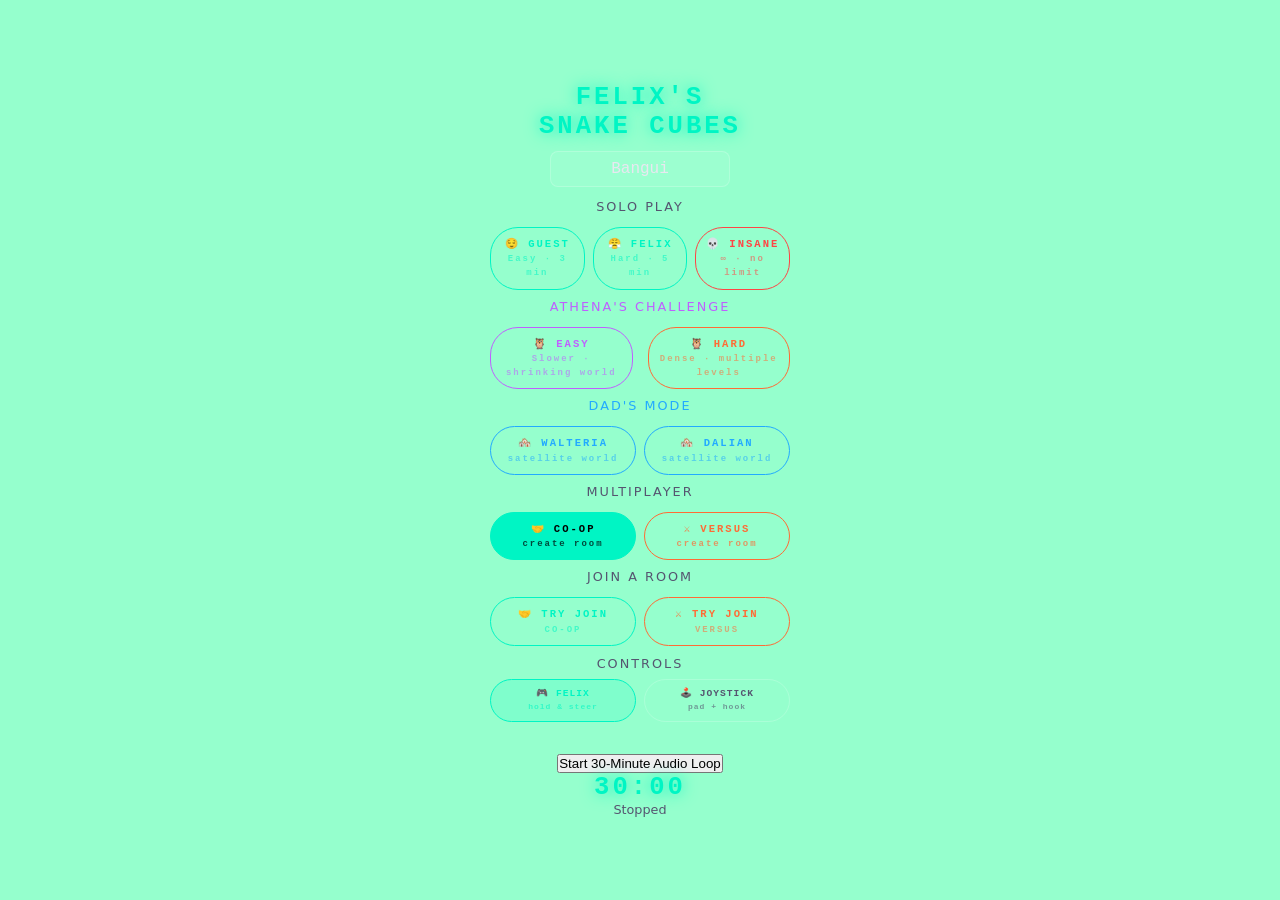
==== index.html @ 7399a22e "intialize" ====
<!DOCTYPE html>
<html lang="en">
<head>
<meta charset="UTF-8">
<meta name="viewport" content="width=device-width, initial-scale=1.0, user-scalable=no, viewport-fit=cover">
<meta name="apple-mobile-web-app-capable" content="yes">
<meta name="apple-mobile-web-app-status-bar-style" content="black-translucent">
<meta name="apple-mobile-web-app-title" content="Snake Cubes">
<title>Felix's Snake Cubes v3.2.0</title>

<!-- ═══════════════════════════════════════════════════════════════════════
  FELIX'S SNAKE CUBES — v3.3.1 - minor updates
  ═══════════════════════════════════════════════════════════════════════

  FILE MAP
  ────────────────────────────────────────────────────────────────────────
  css/styles.css       All visual styles and layout

  js/config.js         CFG constants, color palettes, audio playlist,
                       world-size helpers, fmtVal(), gc(), segScale()

  js/render.js         Canvas setup, camera (CAM), 3D isometric projection,
                       drawCube3(), drawHead(), drawSphere(), terrain height,
                       lerpAngle(), updateCamera(), updateLeaderboard()

  js/game-core.js      G (live game state), newSnake(), initGame(), endGame(),
                       stepSnake(), playerTick(), botTick(), steerBot(),
                       food/special spawning, kill(), HUD updates, high scores

  js/input.js          360° steering via mouse / touch / keyboard,
                       virtual joystick UI (injects joy-zone DOM),
                       triggerBurst(), steerPlayer(), setCtrlMode()

  js/weapons.js        Hook projectile (fireHook, tickHooks, drawHooks),
                       tail bullet (fireTailBullet, tickTailBullets),
                       vacuum special (tickVacuum), bot hook AI (maybeBotHook)

  js/athena.js         Athena challenge mode — shrinking boundary,
                       decorative objects, level progression, jump mechanic

  js/multiplayer.js    PeerJS WebRTC lobby (host / guest), co-op & versus modes,
                       broadcastState(), respawn logic, kill-feed,
                       injects mp-overlay DOM on load

  js/settings.js       Dev controls panel (injects settings-panel DOM),
                       all slider handlers, home button, resetMPState(),
                       calls requestAnimationFrame(loop) to start the game

  js/main.js           loop(), draw(), lerpSeg(), drawRadar() — render pipeline

  ═══════════════════════════════════════════════════════════════════════

  SCRIPT LOAD ORDER  (all globals share window scope — NOT ES modules)
  ────────────────────────────────────────────────────────────────────────
  1. config.js       → CFG, WORLD_DENSITY, VALS, gc(), BOT_PAL, fmtVal …
  2. render.js       → canvas, ctx, W, H, CAM, project3(), drawCube3(), lerpAngle …
  3. game-core.js    → G, _TID, newSnake(), initGame(), stepSnake(), kill(), showFlash …
  4. input.js        → CTRL_MODE, steerPlayer(), triggerBurst(), joystick handlers
  5. weapons.js      → fireHook(), tickHooks(), fireTailBullet(), tickVacuum() …
  6. athena.js       → ATHENA, startAthena(), drawAthenaBoundary() …
  7. multiplayer.js  → MP, initMPOverlay(), broadcastState(), mpOnKill() …
  8. settings.js     → slider wiring, updateGameTitle(), resetMPState()
                       ⚠ calls requestAnimationFrame(loop) — loop() is in main.js
                         which loads next; safe because rAF fires asynchronously
  9. main.js         → loop(), draw(), lerpSeg(), drawRadar()

  ═══════════════════════════════════════════════════════════════════════

  KEY GLOBALS
  ────────────────────────────────────────────────────────────────────────
  CFG            config.js         All tunable game constants
  G              game-core.js      Live game state {player, bots, food, specials, …}
  CAM            render.js         Camera state {yaw, pitch, height, dist, fov}
  ATHENA         athena.js         Athena mode state {active, level, boundary, …}
  MP             multiplayer.js    Multiplayer state {mode, isHost, peer, conns, …}
  _TID           game-core.js      Timer handle registry — cleared on restart
  CTRL_MODE      input.js          'felix' (hold-to-steer) or 'joystick'

  ═══════════════════════════════════════════════════════════════════════

  GAME TICK  (setTimeout loops inside game-core.js)
  ────────────────────────────────────────────────────────────────────────
  playerTick()  →  steerPlayer()  →  stepSnake(player)
  botTick()     →  steerBot(bot)  →  stepSnake(bot)
  spawnFood() / spawnBotWave()  via setInterval

  RENDER FRAME  (requestAnimationFrame started by settings.js)
  ────────────────────────────────────────────────────────────────────────
  loop(ts)
    tickHooks(ts) / tickTailBullets(ts) / tickVacuum(ts)
    draw(ts)
      ground tiles  →  items (food / specials / segs) sorted by Z
      drawHooks / drawTailBullets / drawDecoObjects
      fog vignette  →  flash  →  radar  →  action cooldowns
    broadcastState(ts)   [host only in MP]

  MULTIPLAYER  (PeerJS WebRTC)
  ────────────────────────────────────────────────────────────────────────
  HOST:   MP.peer listens → conn.on('data') → hostReceive()
          broadcastState() sends full state every ~50 ms
  GUEST:  initGuestGame() → steer locally + send angle to host
          applyHostState() on each incoming 'state' packet

  ═══════════════════════════════════════════════════════════════════════

  WHERE TO LOOK FOR COMMON TASKS
  ────────────────────────────────────────────────────────────────────────
  Change game speed          config.js  → CFG.TICK_MS, CFG.BOT_SPEED
  Change starting conditions config.js  → CFG.PLAYER_START_VAL, CFG.PLAYER_LEN
  Change bot difficulty      config.js  → CFG.DIFFICULTY, CFG_EXPERT.*
  Change food/special rates  config.js  → CFG.FOOD_MS, CFG.X2_INTERVAL_MS …
  Change world size          config.js  → CFG.COLS, CFG.ROWS, WORLD_DENSITY
  Change camera feel         render.js  → CAM object
  Change snake colors        config.js  → ROYGBIV, BOT_PAL, PLAYER_PAL
  Change Athena levels       athena.js  → athenaLevelCFG()
  Change MP round duration   config.js  → CFG.MP_COOP_ROUND_SEC / MP_COMP_ROUND_SEC
  Add a new weapon           weapons.js (logic) + index.html (button) + input.js (key)
  Add a new slider           settings.js (HTML + handler) + config.js (CFG value)
  Change music playlist      config.js  → CFG_AUDIO.PLAYLIST

  Full architecture details → schematic.html
  Patterns & pitfalls       → lessons-learned.html
  Workflow & version bumps  → process.html
  ═══════════════════════════════════════════════════════════════════════ -->

<script>
// ── File load error tracker ──────────────────────────────────────────────────
// All styles are inline so this panel works even when styles.css fails to load.
window._LOAD = {
  files: {
    'css/styles.css':    'pending',
    'js/config.js':      'pending',
    'js/render.js':      'pending',
    'js/game-core.js':   'pending',
    'js/input.js':       'pending',
    'js/weapons.js':     'pending',
    'js/athena.js':      'pending',
    'js/multiplayer.js': 'pending',
    'js/settings.js':    'pending',
    'js/main.js':        'pending',
    'js/dad.js':         'pending'
  },
  runtimeErrors: [],

  ok: function(f) {
    this.files[f] = 'ok';
  },

  fail: function(f) {
    this.files[f] = 'error';
    this._render();
  },

  // Called after all scripts have loaded — checks critical globals exist.
  // Uses eval('typeof name') instead of window[name] because const/let globals
  // are NOT properties of window, even though they are accessible as identifiers.
  verify: function() {
    var checks = [
      { global: 'CFG',            file: 'js/config.js'      },
      { global: 'project3',       file: 'js/render.js'      },
      { global: 'initGame',       file: 'js/game-core.js'   },
      { global: 'steerPlayer',    file: 'js/input.js'       },
      { global: 'fireHook',       file: 'js/weapons.js'     },
      { global: 'startAthena',    file: 'js/athena.js'      },
      { global: 'initMPOverlay',  file: 'js/multiplayer.js' },
      { global: 'updateGameTitle',file: 'js/settings.js'    },
      { global: 'loop',           file: 'js/main.js'        },
      { global: 'startDad',       file: 'js/dad.js'         }
    ];
    var failed = false;
    for (var i = 0; i < checks.length; i++) {
      var defined;
      try { defined = eval('typeof ' + checks[i].global) !== 'undefined'; }
      catch(e) { defined = false; }
      if (!defined) {
        this.runtimeErrors.push(
          checks[i].file + ' loaded but \'' + checks[i].global + '\' is not defined — likely a syntax error inside the file.'
        );
        failed = true;
      }
    }
    if (failed) this._render();
  },

  _render: function() {
    var panel = document.getElementById('_load-error-panel');
    if (!panel) {
      panel = document.createElement('div');
      panel.id = '_load-error-panel';
      panel.style.cssText = [
        'position:fixed', 'inset:0', 'background:#060a10',
        'color:#c8c8d8', 'font-family:Courier New,monospace',
        'font-size:0.78rem', 'padding:36px 44px', 'z-index:99999',
        'overflow:auto', 'line-height:1.9', 'box-sizing:border-box'
      ].join(';');
      var target = document.body || document.documentElement;
      target.appendChild(panel);
    }

    // File status rows
    var rows = '';
    for (var f in this.files) {
      var s = this.files[f];
      var icon  = s === 'ok' ? '✓' : s === 'error' ? '✗' : '·';
      var color = s === 'ok' ? '#00f5c4' : s === 'error' ? '#ff3f6c' : '#444460';
      var note  = s === 'error' ? '&nbsp;&nbsp;<span style="color:#ff3f6c">← FAILED — file not found or blocked</span>'
                : s === 'pending' ? '&nbsp;&nbsp;<span style="color:#444460">(not reached — an earlier file failed)</span>'
                : '';
      rows += '<div><span style="color:' + color + ';display:inline-block;width:14px">' + icon + '</span>&nbsp;&nbsp;' + f + note + '</div>';
    }

    // Runtime / missing-global errors
    var rtRows = '';
    for (var i = 0; i < this.runtimeErrors.length; i++) {
      rtRows += '<div style="color:#ff6b35;margin-top:4px">⚠  ' + this.runtimeErrors[i] + '</div>';
    }

    panel.innerHTML =
      '<div style="color:#ff3f6c;font-size:1rem;letter-spacing:3px;margin-bottom:6px">⚠  LOAD ERROR</div>' +
      '<div style="color:#555570;font-size:0.68rem;letter-spacing:2px;margin-bottom:24px">FELIX\'S SNAKE CUBES — v3.1.1</div>' +

      '<div style="color:#ffcc00;letter-spacing:1px;margin-bottom:8px">FILE STATUS</div>' +
      '<div style="border-left:2px solid #1a1a2e;padding-left:16px;margin-bottom:24px">' + rows + '</div>' +

      (rtRows
        ? '<div style="color:#ffcc00;letter-spacing:1px;margin-bottom:8px">MISSING GLOBALS</div>' +
          '<div style="border-left:2px solid #1a1a2e;padding-left:16px;margin-bottom:24px">' + rtRows + '</div>'
        : '') +

      '<div style="color:#ffcc00;letter-spacing:1px;margin-bottom:8px">COMMON CAUSES &amp; FIXES</div>' +
      '<div style="border-left:2px solid #1a1a2e;padding-left:16px;color:#888;margin-bottom:24px">' +
        '<div>1.  The <span style="color:#c8c8d8">js/</span> or <span style="color:#c8c8d8">css/</span> folder is missing — both must sit in the same' +
        '    folder as <span style="color:#c8c8d8">snake2048_v3.1.1.html</span>.</div>' +
        '<div>2.  A file was renamed or deleted — check the names match exactly.</div>' +
        '<div>3.  Opened via <span style="color:#c8c8d8">file://</span> — browsers block local script loading.' +
        '    Use a local server instead: <span style="color:#00f5c4">npx serve .</span> then open' +
        '    <span style="color:#00f5c4">http://localhost:3000</span></div>' +
        '<div>4.  A syntax error inside a JS file can cause it to be skipped.' +
        '    Open the browser console (F12) for the exact line.</div>' +
      '</div>' +

      '<div style="color:#555570;font-size:0.68rem">Once fixed, reload the page. &nbsp;|&nbsp; Full architecture: schematic.html</div>';
  }
};

// Catch runtime JS errors and surface them in the panel.
// Ignore cross-origin masked errors (e.g. PeerJS CDN): browsers report these
// as "Script error." with lineno 0 and no filename — there's nothing actionable.
window.addEventListener('error', function(e) {
  if (!e.message || e.message === 'Script error.' || (!e.filename && e.lineno === 0)) return;
  var src = e.filename ? e.filename.replace(/.*\//, '') : 'unknown';
  window._LOAD.runtimeErrors.push(
    src + ' — line ' + e.lineno + ': ' + e.message
  );
  window._LOAD._render();
});

// ── ReadyState capture for the ℹ diagnostic panel ──
window._diagRS = { head: document.readyState };
document.addEventListener('DOMContentLoaded', function() { window._diagRS.dcl = document.readyState; });
window.addEventListener('load', function() { window._diagRS.load = document.readyState; });

// ── Live diagnostics panel — opened by the ℹ HUD button ──
window._DIAG = {
  toggle: function() {
    var p = document.getElementById('_diag-panel');
    if (p && p.style.display !== 'none') { p.style.display = 'none'; return; }
    this._render();
  },
  _render: function() {
    var p = document.getElementById('_diag-panel');
    if (!p) {
      p = document.createElement('div');
      p.id = '_diag-panel';
      p.style.cssText = [
        'position:fixed','top:48px','right:8px','width:320px',
        'max-height:80vh','background:#0c1018','color:#c8c8d8',
        'font-family:Courier New,monospace','font-size:0.68rem',
        'padding:14px 16px','z-index:10000','overflow-y:auto',
        'border:1px solid rgba(0,245,196,0.25)','border-radius:6px',
        'line-height:1.8','box-sizing:border-box'
      ].join(';');
      document.body.appendChild(p);
    }

    var fileHtml = '';
    for (var f in window._LOAD.files) {
      var s = window._LOAD.files[f];
      var ic = s==='ok' ? '✓' : s==='error' ? '✗' : '·';
      var cl = s==='ok' ? '#00f5c4' : s==='error' ? '#ff3f6c' : '#444460';
      fileHtml += '<div><span style="color:'+cl+'">'+ic+'</span> '+f+'</div>';
    }

    var gList = ['CFG','project3','initGame','steerPlayer','fireHook','startAthena','initMPOverlay','updateGameTitle','loop','startDad'];
    var globHtml = '';
    for (var i = 0; i < gList.length; i++) {
      var def; try { def = eval('typeof '+gList[i]) !== 'undefined'; } catch(e2) { def = false; }
      globHtml += '<div><span style="color:'+(def?'#00f5c4':'#ff3f6c')+'">'+(def?'✓':'✗')+'</span> '+gList[i]+'</div>';
    }

    var mp = document.getElementById('mp-overlay');
    var ss = document.getElementById('s-start');
    var sp = document.getElementById('settings-panel');
    var jz = document.getElementById('joy-zone');
    function tf(b) { return b ? '<span style="color:#00f5c4">✓</span>' : '<span style="color:#ffcc00">✗</span>'; }
    var domHtml =
      '<div>'+tf(!!mp)+' #mp-overlay'+(mp?' · hidden='+mp.classList.contains('hidden'):' (missing)')+'</div>'+
      '<div>'+tf(!!ss)+' #s-start'+(ss?' · hidden='+ss.classList.contains('hidden'):' (missing)')+'</div>'+
      '<div>'+tf(!!sp)+' #settings-panel'+(sp?'':' (missing)')+'</div>'+
      '<div>'+tf(!!jz)+' #joy-zone'+(jz?'':' (missing)')+'</div>';

    var errs = window._LOAD.runtimeErrors;
    var errHtml = errs.length === 0
      ? '<div style="color:#444460">none caught</div>'
      : errs.map(function(e3){ return '<div style="color:#ff6b35;word-break:break-all">⚠ '+e3+'</div>'; }).join('');

    var rs = window._diagRS || {};
    function sec(t, b) {
      return '<div style="color:#ffcc00;letter-spacing:1px;margin-bottom:3px">'+t+'</div>'+
             '<div style="border-left:2px solid #1a1a2e;padding-left:10px;margin-bottom:10px">'+b+'</div>';
    }

    p.innerHTML =
      '<div style="display:flex;justify-content:space-between;align-items:center;margin-bottom:10px">'+
        '<span style="color:#00f5c4;font-size:0.78rem;letter-spacing:2px">DIAGNOSTICS</span>'+
        '<button onclick="document.getElementById(\'_diag-panel\').style.display=\'none\'"'+
          ' style="background:none;border:none;color:#555570;cursor:pointer;font-size:1rem;line-height:1;padding:0">✕</button>'+
      '</div>'+

      sec('ENV',
        '<div>protocol: <b style="color:#c8c8d8">'+location.protocol+'</b></div>'+
        '<div>readyState · head: <b style="color:#c8c8d8">'+(rs.head||'?')+'</b>'+
          '  · DCL: <b style="color:#c8c8d8">'+(rs.dcl||'…')+'</b>'+
          '  · load: <b style="color:#c8c8d8">'+(rs.load||'…')+'</b></div>'
      )+
      sec('FILES', fileHtml)+
      sec('GLOBALS', globHtml)+
      sec('DOM', domHtml)+
      sec('ERRORS', errHtml)+
      '<div style="color:#444460;margin-top:6px;font-size:0.6rem">Click ℹ again to refresh · ✕ to close</div>';

    p.style.display = 'block';
  }
};
</script>

<link rel="stylesheet" href="css/styles.css"
      onload="window._LOAD.ok('css/styles.css')"
      onerror="window._LOAD.fail('css/styles.css')">
</head>
<body>

<div id="hud">
  <div style="display:flex;flex-direction:column;align-items:flex-start;gap:3px;min-width:64px">
    <div class="pill"><div class="lbl">Spawn</div><div class="val" id="spv" style="color:#ff6b35">–</div></div>
    <span id="mode-badge" class="hidden"></span>
  </div>
  <div style="display:flex;flex-direction:column;align-items:center">
    <h1>FELIX'S SNAKE CUBES</h1>
    <div id="hud-subtitle"></div>
  </div>
  <div style="display:flex;align-items:center;gap:6px">
    <div class="pill"><div class="lbl">Time</div><div class="val" id="tv">5:00</div></div>
    <button id="home-btn" class="hud-icon-btn" title="Home">🏠</button>
    <button id="settings-btn" class="hud-icon-btn" title="Dev Controls">⚙️</button>
    <button id="info-btn" class="hud-icon-btn" title="Diagnostics" onclick="window._DIAG && window._DIAG.toggle()">ℹ</button>
  </div>
</div>
<div id="hud-players"></div>
<div id="killfeed"></div>
<div id="respawn-overlay" class="hidden">
  <div id="respawn-timer"></div>
  <div id="respawn-msg">respawning...</div>
</div>
<canvas id="dad-bg" style="position:fixed;inset:0;z-index:0;pointer-events:none;display:none"></canvas>
<canvas id="c"></canvas>
<div id="burst-bar"><div id="burst-fill"></div></div>
<div id="burst-label">SPACE · BURST</div>
<div id="leaderboard">
  <div class="lb-title">🏆 Leaders</div>
  <div id="lb-rows"></div>
</div>
<div class="ov" id="s-start">
  <h2>FELIX'S<br>SNAKE CUBES</h2>
  <p>Touch &amp; hold to steer · Hold mouse to point · A/D or ←/→ to turn · Eat smaller cubes · Avoid bigger snakes</p>
  <div style="display:flex;gap:12px;margin-top:4px">
    <button class="btn" id="b-beginner">BEGINNER</button>
    <button class="btn" style="background:#ff6b35;box-shadow:0 0 20px rgba(255,107,53,.3)" id="b-expert">EXPERT</button>
  </div>
  <div id="dad-map-btns" style="margin-top:8px;display:flex;flex-direction:column;gap:8px"></div>
  <div id="hs0"></div>
</div>
<div class="ov hidden" id="s-over">
  <h2 id="ot">GAME OVER</h2>
  <p class="big" id="os"></p>
  <p id="or"></p>
  <table><thead><tr><th>#</th><th>Score</th><th>Date</th></tr></thead>
    <tbody id="hsb"></tbody></table>
  <button class="btn" id="b-restart">PLAY AGAIN</button>
  <button onclick="resetAllHighScores()" style="margin-top: 15px; background: transparent; color: #ff4a4a; border: 2px solid #ff4a4a; border-radius: 20px; padding: 10px 24px; font-family: inherit; font-weight: bold; cursor: pointer; text-shadow: 0 0 5px #ff4a4a; box-shadow: 0 0 10px rgba(255, 74, 74, 0.2);">RESET HIGH SCORES</button>
</div>

<!-- settings-panel injected by js/settings.js -->
<!-- mp-overlay injected by js/multiplayer.js -->
<!-- joy-zone, joy-action-btns injected by js/input.js -->

<script>
  // Explicitly tie it to the window scope so the inline onclick button can always find it
  window.resetAllHighScores = function() {
    if (confirm("Are you sure you want to completely wipe out all high scores?")) {
      localStorage.clear(); 
      if (window.G && window.G.player) {
        window.player_start_val = 2; 
      }
      location.reload();
    }
  };
</script>


<!-- CFG constants, palettes, audio playlist, world-size helpers -->
<script src="js/config.js"
        onload="window._LOAD.ok('js/config.js')"
        onerror="window._LOAD.fail('js/config.js')"></script>

<!-- canvas, camera, 3D projection, drawCube3, terrain, lerpAngle -->
<script src="js/render.js"
        onload="window._LOAD.ok('js/render.js')"
        onerror="window._LOAD.fail('js/render.js')"></script>

<!-- G state, snake logic, bot AI, food/special spawning, HUD, high scores -->
<script src="js/game-core.js"
        onload="window._LOAD.ok('js/game-core.js')"
        onerror="window._LOAD.fail('js/game-core.js')"></script>

<!-- 360° steering, joystick UI (injects DOM), triggerBurst -->
<script src="js/input.js"
        onload="window._LOAD.ok('js/input.js')"
        onerror="window._LOAD.fail('js/input.js')"></script>

<!-- hook, tail bullet, vacuum, bot hook AI -->
<script src="js/weapons.js"
        onload="window._LOAD.ok('js/weapons.js')"
        onerror="window._LOAD.fail('js/weapons.js')"></script>

<!-- Athena challenge mode: shrinking boundary, levels, deco objects -->
<script src="js/athena.js"
        onload="window._LOAD.ok('js/athena.js')"
        onerror="window._LOAD.fail('js/athena.js')"></script>

<!-- PeerJS lobby, co-op/versus modes, respawn, kill-feed (injects DOM) -->
<script src="js/multiplayer.js"
        onload="window._LOAD.ok('js/multiplayer.js')"
        onerror="window._LOAD.fail('js/multiplayer.js')"></script>

<!-- dev sliders, home button, G init, starts rAF loop (injects DOM) -->
<script src="js/settings.js"
        onload="window._LOAD.ok('js/settings.js')"
        onerror="window._LOAD.fail('js/settings.js')"></script>

<!-- loop(), draw(), lerpSeg(), drawRadar() — render pipeline entry point -->
<script src="js/main.js"
        onload="window._LOAD.ok('js/main.js')"
        onerror="window._LOAD.fail('js/main.js')"></script>

<!-- Dad's mode — WebGL satellite ground, loadDadMap(), startDad(), DAD.drawBg() -->
<script src="assets/walteria-map.js"
        onerror="console.warn('walteria-map.js failed to load')"></script>
<script src="assets/Dalian-map.js"
        onerror="console.warn('Dalian-map.js failed to load')"></script>
<script src="js/dad.js"
        onload="window._LOAD.ok('js/dad.js')"
        onerror="window._LOAD.fail('js/dad.js')"></script>

<!-- Verify critical globals exist after all scripts have run -->
<script>window._LOAD.verify();</script>
<!-- Note: initMPOverlay() is called from multiplayer.js using a readyState guard
     so it works on both file:// (load may have already fired) and http:// -->

</body>
</html>
---- css/styles.css ----
/* Orbitron-like fallback stack — no network request needed */

* { box-sizing:border-box; margin:0; padding:0; }
canvas { touch-action:none; }
body { background:#e8f4fd; font-family:system-ui,-apple-system,sans-serif; color:#e8e8f0;
       height:100dvh; display:flex; flex-direction:column; overflow:hidden;
       overscroll-behavior:none; -webkit-overflow-scrolling:none; position:fixed; width:100%; }
#hud { display:flex; align-items:center; justify-content:space-between;
       padding:8px 14px; background:rgba(10,12,20,0.97);
       border-bottom:1px solid rgba(255,255,255,0.06); flex-shrink:0; gap:8px;
       position:relative; z-index:150; }
.pill { background:rgba(255,255,255,0.05); border-radius:20px; padding:4px 14px;
        text-align:center; min-width:64px; }
.pill .lbl { font-size:0.55rem; color:#555570; text-transform:uppercase; letter-spacing:1px; }
.pill .val { font-family:'Courier New',Courier,monospace; font-size:1rem; color:#00f5c4; }
#tv { color:#ffcc00; }
#tv.urgent { color:#ff3f6c; animation:pulse .5s infinite alternate; }
@keyframes pulse { from{opacity:1}to{opacity:.3} }
h1 { font-family:'Courier New',Courier,monospace; font-size:1rem; color:#00f5c4;
     letter-spacing:3px; text-shadow:0 0 12px #00f5c4; }
#hud-subtitle { font-family:'Courier New',Courier,monospace; font-size:0.48rem;
  color:#555570; letter-spacing:2px; text-transform:uppercase;
  text-align:center; line-height:1; margin-top:2px; }
canvas { display:block; flex:1; width:100%; }
#leaderboard {
  position:fixed; top:68px; right:10px;
  background:rgba(10,12,22,0.88);
  border:1px solid rgba(255,255,255,0.08);
  border-radius:10px; padding:8px 10px;
  min-width:148px; z-index:50;
  backdrop-filter:blur(6px);
}
@media (max-width:480px) {
  #leaderboard { min-width:100px; padding:5px 7px; top:72px; right:6px; }
  #leaderboard .lb-title { display:none; }
  .lb-row { font-size:0.65rem; gap:4px; padding:1px 0; }
  .lb-dot { width:6px; height:6px; }
  .lb-rank { font-size:0.5rem; width:10px; }
  .lb-val { font-size:0.6rem; }
}
#leaderboard .lb-title {
  font-family:'Courier New',Courier,monospace; font-size:0.55rem;
  color:#555570; text-transform:uppercase; letter-spacing:2px;
  margin-bottom:6px; text-align:center;
}
.lb-row { display:flex; align-items:center; gap:6px; padding:2px 0; font-size:0.75rem; }
.lb-rank { font-family:'Courier New',Courier,monospace; font-size:0.6rem; color:#555570; width:14px; }
.lb-dot  { width:8px; height:8px; border-radius:2px; flex-shrink:0; }
.lb-name { flex:1; color:#c8c8d8; white-space:nowrap; overflow:hidden; text-overflow:ellipsis; }
.lb-val  { font-family:'Courier New',Courier,monospace; font-size:0.7rem; font-weight:700; }
.lb-row.is-player .lb-name { color:#00f5c4; font-weight:700; }
.lb-row.is-player .lb-val  { color:#00f5c4; }
.ov { position:fixed; inset:0; background:rgba(8,10,18,.93);
      display:flex; flex-direction:column; align-items:center;
      justify-content:center; gap:16px; z-index:100; padding:24px; }
.ov h2 { font-family:'Courier New',Courier,monospace; font-size:1.8rem; color:#00f5c4;
          text-shadow:0 0 20px #00f5c4; text-align:center; }
.ov p  { color:#555570; font-size:.85rem; text-align:center; max-width:280px; }
.ov .big { font-size:1.1rem; color:#e8e8f0; }
.btn { background:#00f5c4; color:#000; border:none; border-radius:30px;
       padding:12px 36px; font-family:'Courier New',Courier,monospace; font-size:.9rem;
       font-weight:700; letter-spacing:2px; cursor:pointer;
       box-shadow:0 0 20px rgba(0,245,196,.3);
       touch-action:manipulation; -webkit-tap-highlight-color:transparent; }
.btn:active { transform:scale(.95); }
table { width:100%; max-width:500px; border-collapse:collapse; font-size:.8rem; }
th { color:#555570; font-weight:600; padding:4px 8px; text-align:left;
     border-bottom:1px solid rgba(255,255,255,.08); }
td { padding:5px 8px; }
.hidden { display:none !important; }
#burst-bar {
  position:fixed; bottom:0; left:50%; transform:translateX(-50%);
  width:120px; height:5px; background:rgba(255,255,255,0.08);
  border-radius:3px 3px 0 0; z-index:55; overflow:hidden;
}
#burst-fill {
  height:100%; width:100%; background:#ffffff;
  border-radius:3px 3px 0 0; transition:none;
}
#burst-label {
  position:fixed; bottom:7px; left:50%; transform:translateX(-50%);
  font-family:'Courier New',Courier,monospace; font-size:0.45rem; color:rgba(255,255,255,0.35);
  letter-spacing:2px; z-index:55; pointer-events:none; white-space:nowrap;
}
.hud-icon-btn {
  width:30px; height:30px; border-radius:50%;
  background:rgba(255,255,255,0.07); border:1px solid rgba(255,255,255,0.15);
  color:#00f5c4; font-size:15px; cursor:pointer; display:flex;
  align-items:center; justify-content:center; flex-shrink:0;
  touch-action:manipulation; -webkit-tap-highlight-color:transparent;
  transition:transform 0.2s;
}
.hud-icon-btn:hover { transform:scale(1.1); }
#settings-panel {
  position:fixed; top:56px; right:10px; z-index:60;
  background:rgba(10,12,22,0.96); border:1px solid rgba(0,245,196,0.15);
  border-radius:12px; padding:14px 16px; backdrop-filter:blur(8px);
  display:none; flex-direction:column; gap:10px; min-width:220px; max-width:260px;
  max-height:80vh; overflow-y:auto;
  font-size:0.7rem; color:#555570; user-select:none;
  box-shadow:0 8px 32px rgba(0,0,0,0.6);
}
#settings-panel.open { display:flex; }
.sp-row { display:flex; align-items:center; gap:8px; }
.sp-row label { font-family:'Courier New',Courier,monospace; font-size:0.5rem;
  text-transform:uppercase; letter-spacing:1px; white-space:nowrap;
  color:#555570; flex:0 0 56px; }
.sp-row .sp-val { font-family:'Courier New',Courier,monospace; font-size:0.65rem;
  color:#00f5c4; min-width:26px; text-align:right; }
.sp-slider { -webkit-appearance:none; appearance:none; flex:1;
  height:4px; border-radius:2px; outline:none; cursor:pointer;
  background: linear-gradient(to right, #00f5c4 0%, #00f5c4 calc(var(--pct,50%)), #333 calc(var(--pct,50%))); }
.sp-slider::-webkit-slider-thumb { -webkit-appearance:none;
  width:14px; height:14px; border-radius:50%;
  background:#00f5c4; box-shadow:0 0 6px #00f5c4; cursor:pointer; }


/* ── Multiplayer overlay ── */
#mp-overlay { position:fixed;inset:0;background:rgb(149, 255, 205);
  display:flex;flex-direction:column;align-items:center;justify-content:center;
  gap:12px;z-index:200;padding:20px;overflow-y:auto; }
#mp-screen-main { display:flex;flex-direction:column;align-items:center;
  gap:4px;width:100%;max-width:320px; }
#mp-overlay h2 { font-family:'Courier New',monospace;font-size:1.6rem;color:#00f5c4;
  text-shadow:0 0 16px #00f5c4;letter-spacing:3px;text-align:center; }
#mp-overlay p  { color:#555570;font-size:.8rem;text-align:center;max-width:500px; }
.mp-btn { background:transparent;border:1.5px solid #00f5c4;color:#00f5c4;
  border-radius:28px;padding:13px 32px;font-family:'Courier New',monospace;
  font-size:.85rem;font-weight:700;letter-spacing:2px;cursor:pointer;
  touch-action:manipulation;-webkit-tap-highlight-color:transparent;
  transition:background .15s,color .15s;min-width:60px;text-align:center; }
.mp-btn:active,.mp-btn:hover { background:#00f5c4;color:#000; }
.mp-btn.solid { background:#00f5c4;color:#000; }
.mp-btn.orange { border-color:#ff6b35;color:#ff6b35; }
.mp-btn.orange:hover,.mp-btn.orange:active { background:#ff6b35;color:#000; }
.mp-btn.red { border-color:#ff4444;color:#ff4444; }
/* ── Waiting room ── */
#mp-screen-waiting { display:flex;flex-direction:column;align-items:center;
  gap:10px;width:100%;max-width:500px; }
#mp-room-code-display { font-family:'Courier New',monospace;font-size:3.2rem;
  color:#00f5c4;text-shadow:0 0 24px #00f5c4;letter-spacing:10px;text-align:center;
  margin:4px 0; }
#mp-waiting-subtitle { font-size:0.68rem;color:#555570;text-align:center;
  font-family:'Courier New',monospace;letter-spacing:1px;max-width:260px; }
#mp-waiting-players { width:100%;display:flex;flex-direction:column;gap:6px;
  min-height:56px;background:rgba(255,255,255,0.03);
  border:1px solid rgba(255,255,255,0.08);border-radius:10px;padding:10px 14px; }
.mp-waiting-player { display:flex;align-items:center;gap:8px;
  font-family:'Courier New',monospace;font-size:0.75rem;color:#c8c8d8; }
.mp-waiting-player .wp-dot { width:8px;height:8px;border-radius:50%;flex-shrink:0; }
.mp-waiting-player.is-you { color:#00f5c4; }
#mp-btn-start-game:disabled { opacity:0.35;cursor:not-allowed; }
#mp-name-row { display:flex;align-items:center;gap:10px; }
#mp-name-input { background:rgba(255,255,255,0.07);border:1px solid rgba(255,255,255,0.2);
  border-radius:8px;padding:8px 14px;color:#e8e8f0;font-size:1rem;
  font-family:'Courier New',monospace;width:180px;text-align:center; }

#mp-status { color:#555570;font-size:.75rem;font-family:'Courier New',monospace;
  text-align:center;min-height:1.2em; }
/* Player pills in HUD */
#hud-players { display:flex;gap:5px;align-items:center;flex-wrap:wrap;
  position:fixed;top:48px;left:10px;z-index:49;max-width:55vw; }
.hud-pill { display:flex;align-items:center;gap:5px;
  background:rgba(255,255,255,0.05);border-radius:14px;padding:3px 8px; }
.hud-pill .hp-dot { width:7px;height:7px;border-radius:50%;flex-shrink:0; }
.hud-pill .hp-name { font-family:'Courier New',monospace;font-size:0.55rem;color:#c8c8d8; }
.hud-pill .hp-val  { font-family:'Courier New',monospace;font-size:0.6rem;color:#00f5c4;margin-left:3px; }
/* Mode badge */
.menu-section { display: flex; flex-direction: column; align-items: center; width: 100%; margin: 10px 0; }
.menu-section-label { color: #555570; font-size: 0.56rem; letter-spacing: 2px; text-transform: uppercase; margin-bottom: 8px; padding: 0; text-align: center; width: 100%; }
#mode-badge { font-family: 'Courier New', monospace; font-size: 0.65rem; letter-spacing: 2px; padding: 3px 10px; border-radius: 8px; text-transform: uppercase; font-weight: 700; display: inline-block; }
#mode-badge.coop { background: rgba(0,245,196,.2); color: #00f5c4; border: 1px solid rgba(0,245,196,.3); }
#mode-badge.comp { background: rgba(255,107,53,.2); color: #ff6b35; border: 1px solid rgba(255,107,53,.3); }
#killfeed { position: fixed; top: 64px; left: 50%; transform: translateX(-50%); display: flex; flex-direction: column; align-items: center; gap: 4px; z-index: 60; pointer-events: none; }
.kf-item { background: rgba(0,0,0,0.6); border-radius: 8px; padding: 3px 12px; font-family: 'Courier New', monospace; font-size: 0.65rem; color: #e8e8f0; animation: kf-fade 3s forwards; }
@keyframes kf-fade { 0%{opacity:1;transform:translateY(0)} 70%{opacity:1} 100%{opacity:0;transform:translateY(-10px)} }
#respawn-overlay { position: fixed; inset: 0; display: flex; flex-direction: column; align-items: center; justify-content: center; pointer-events: none; z-index: 90; }
#respawn-timer { font-family: 'Courier New', monospace; font-size: 5rem; color: #fff; text-shadow: 0 0 40px #fff; opacity: 0; transition: opacity .3s; }
#respawn-msg { font-family: 'Courier New', monospace; font-size: 1rem; color: #555570; margin-top: 8px; }

/* ── Joystick controls ── */
#joy-zone {
  position:fixed; bottom:16px; left:16px; z-index:70;
  width:min(33vmin,285px); height:min(33vmin,285px);
  touch-action:none; user-select:none;
}
#joy-base {
  width:100%; height:100%; border-radius:50%;
  background:rgba(255,255,255,0.06); border:2px solid rgba(255,255,255,0.16);
  position:relative;
}
#joy-knob {
  position:absolute; width:42%; height:42%; border-radius:50%;
  background:rgba(0,245,196,0.45); border:2px solid rgba(0,245,196,0.85);
  left:50%; top:50%; transform:translate(-50%,-50%);
  pointer-events:none;
}
#joy-action-btns {
  position:fixed; bottom:16px; right:16px; z-index:70;
  display:flex; flex-direction:column; gap:min(3vmin,21px); align-items:center;
}
.joy-btn {
  width:min(21vmin,108px); height:min(21vmin,108px); border-radius:50%;
  background:rgba(10,12,22,0.88); border:2px solid rgba(255,255,255,0.18);
  color:#e8e8f0; font-size:1.5rem; cursor:pointer;
  touch-action:manipulation; -webkit-tap-highlight-color:transparent;
  display:flex; align-items:center; justify-content:center;
  position:relative; overflow:hidden; transition:transform .1s;
}
.joy-btn:active { transform:scale(0.88); }
#joy-hook-btn { border-color:rgba(255,107,53,0.5); }
#joy-hook-btn.ready { border-color:#ff6b35; box-shadow:0 0 14px rgba(255,107,53,0.45); }
#joy-tailbullet-btn { border-color:rgba(148, 12, 252, 0.5); }
#joy-tailbullet-btn.ready { border-color:#ff6b35; box-shadow:0 0 14px rgba(148, 12, 252, 0.5); }
#joy-boost-btn { border-color:rgba(0,245,196,0.5); }
#joy-boost-btn.ready { border-color:#00f5c4; box-shadow:0 0 14px rgba(0,245,196,0.4); }
.joy-btn-cd {
  position:absolute; inset:0; border-radius:50%; pointer-events:none;
  background:conic-gradient(rgba(0,0,0,0.5) 0deg var(--cd,360deg), transparent var(--cd,360deg) 360deg);
}
/* Control toggle pills on start screen */
.ctrl-pill {
  flex:1; padding:7px 4px; font-size:0.6rem; line-height:1.4;
  background:transparent; border:1.5px solid rgba(255,255,255,0.2); border-radius:28px;
  color:#555570; font-family:'Courier New',monospace; font-weight:700;
  letter-spacing:1px; cursor:pointer; text-align:center;
  touch-action:manipulation; -webkit-tap-highlight-color:transparent;
  transition:background .15s,color .15s,border-color .15s;
}
.ctrl-pill.active { background:rgba(0,245,196,0.15); border-color:#00f5c4; color:#00f5c4; }
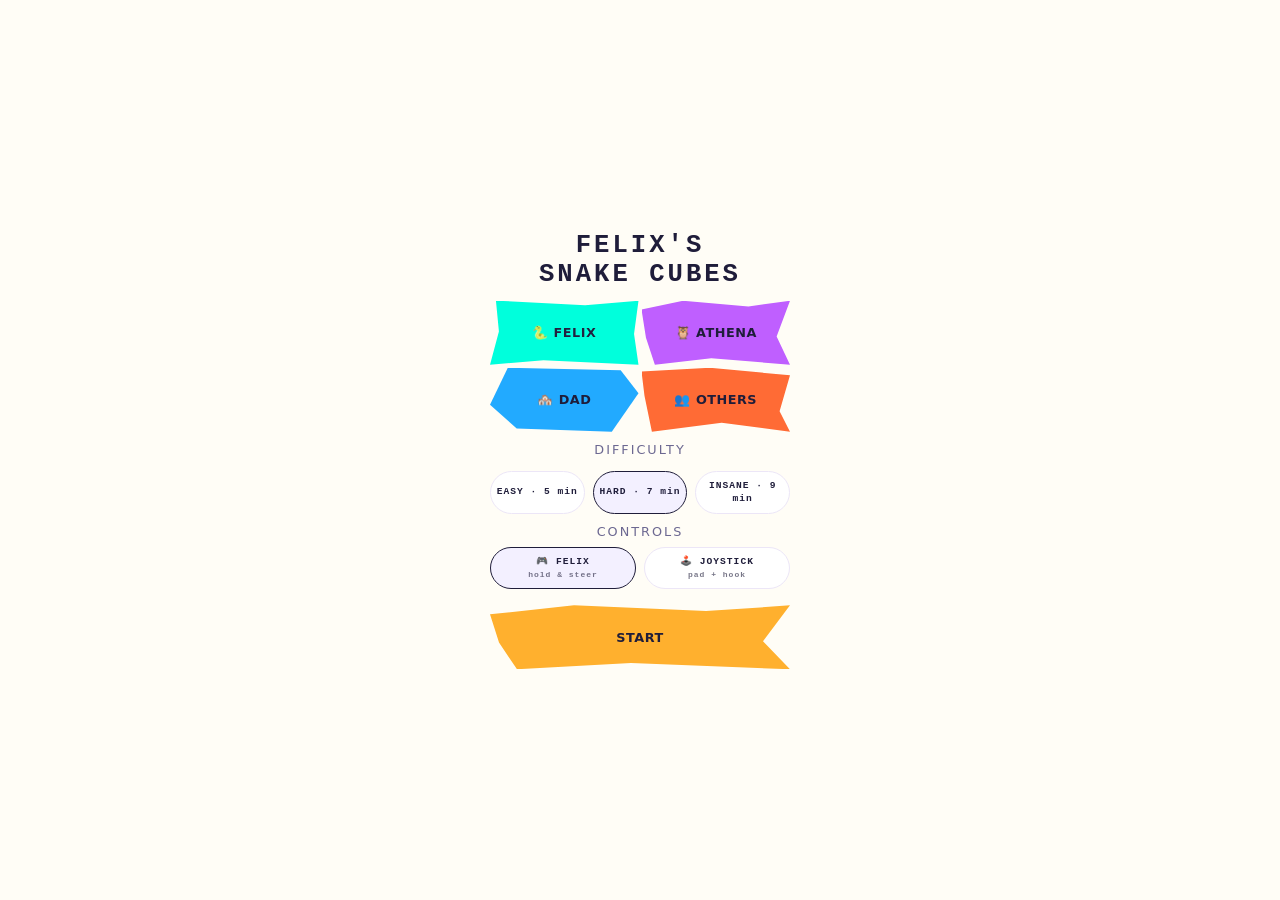
==== commit 029c6237: "v4.0.0: bonus tiles, round times, Dad rewards, music tracker, changelog - Dad's bots keep their weap" ====
--- a/index.html
+++ b/index.html
@@ -6,10 +6,10 @@
 <meta name="apple-mobile-web-app-capable" content="yes">
 <meta name="apple-mobile-web-app-status-bar-style" content="black-translucent">
 <meta name="apple-mobile-web-app-title" content="Snake Cubes">
-<title>Felix's Snake Cubes v3.2.0</title>
+<title>Felix's Snake Cubes v4.0.0</title>
 
 <!-- ═══════════════════════════════════════════════════════════════════════
-  FELIX'S SNAKE CUBES — v3.3.1 - minor updates
+  FELIX'S SNAKE CUBES — v4.0.0
   ═══════════════════════════════════════════════════════════════════════
 
   FILE MAP
@@ -217,7 +217,7 @@
 
     panel.innerHTML =
       '<div style="color:#ff3f6c;font-size:1rem;letter-spacing:3px;margin-bottom:6px">⚠  LOAD ERROR</div>' +
-      '<div style="color:#555570;font-size:0.68rem;letter-spacing:2px;margin-bottom:24px">FELIX\'S SNAKE CUBES — v3.1.1</div>' +
+      '<div style="color:#555570;font-size:0.68rem;letter-spacing:2px;margin-bottom:24px">FELIX\'S SNAKE CUBES — v4.0.0</div>' +
 
       '<div style="color:#ffcc00;letter-spacing:1px;margin-bottom:8px">FILE STATUS</div>' +
       '<div style="border-left:2px solid #1a1a2e;padding-left:16px;margin-bottom:24px">' + rows + '</div>' +
--- a/css/styles.css
+++ b/css/styles.css
@@ -228,3 +228,25 @@
   transition:background .15s,color .15s,border-color .15s;
 }
 .ctrl-pill.active { background:rgba(0,245,196,0.15); border-color:#00f5c4; color:#00f5c4; }
+
+/* ── Start menu: polygonal masonry (adapted from ShimmyCane/Index, "Polygonal Masonry") ── */
+#mp-overlay.masonry { background:#fffdf6; }
+#mp-overlay.masonry h2 { color:#1f1d3a; text-shadow:none; }
+#mp-overlay.masonry .menu-section-label { color:#6c6891; }
+#mp-overlay.masonry .ctrl-pill { background:#fff; border-color:#ece6f7; color:#1f1d3a; }
+#mp-overlay.masonry .ctrl-pill.active { background:#f3f0ff; border-color:#1f1d3a; color:#1f1d3a; }
+#mp-overlay.masonry .mp-btn { border-color:#1f1d3a; color:#1f1d3a; }
+#mp-overlay.masonry .mp-btn.solid { background:#1f1d3a; color:#fffdf6; }
+.stone-wall { display:grid; grid-template-columns:1fr 1fr; grid-auto-rows:64px; gap:3px; width:100%; max-width:300px; }
+.stone { display:flex; align-items:center; justify-content:center; padding:8px; border:none; border-radius:0;
+  background:var(--c); color:#1f1d3a; font-family:system-ui,-apple-system,"Segoe UI",Roboto,Arial,sans-serif;
+  font-size:.8rem; font-weight:800; letter-spacing:.04em; text-transform:uppercase; text-align:center;
+  cursor:pointer; clip-path:var(--stone); transition:transform .2s ease, filter .2s ease; }
+.stone:hover, .stone:focus-visible { transform:scale(1.03); filter:brightness(1.05); outline:none; }
+.stone.active { filter:brightness(1.12); }
+.stone.s1 { --stone:polygon(4% 0, 64% 7%, 100% 0, 97% 52%, 100% 100%, 36% 93%, 0 100%, 6% 48%); }
+.stone.s2 { --stone:polygon(0 14%, 28% 0, 72% 9%, 100% 0, 91% 56%, 100% 100%, 47% 90%, 9% 100%, 3% 58%); }
+.stone.s3 { --stone:polygon(12% 0, 88% 4%, 100% 40%, 82% 100%, 18% 95%, 0 58%); }
+.stone.s4 { --stone:polygon(0 6%, 46% 0, 100% 12%, 93% 68%, 100% 100%, 54% 86%, 7% 100%, 2% 44%); }
+@media (max-width:560px) { .stone-wall { grid-auto-rows:56px; gap:2px; } .stone { font-size:.72rem; } }
+@media (prefers-reduced-motion: reduce) { .stone { transition:none; } }
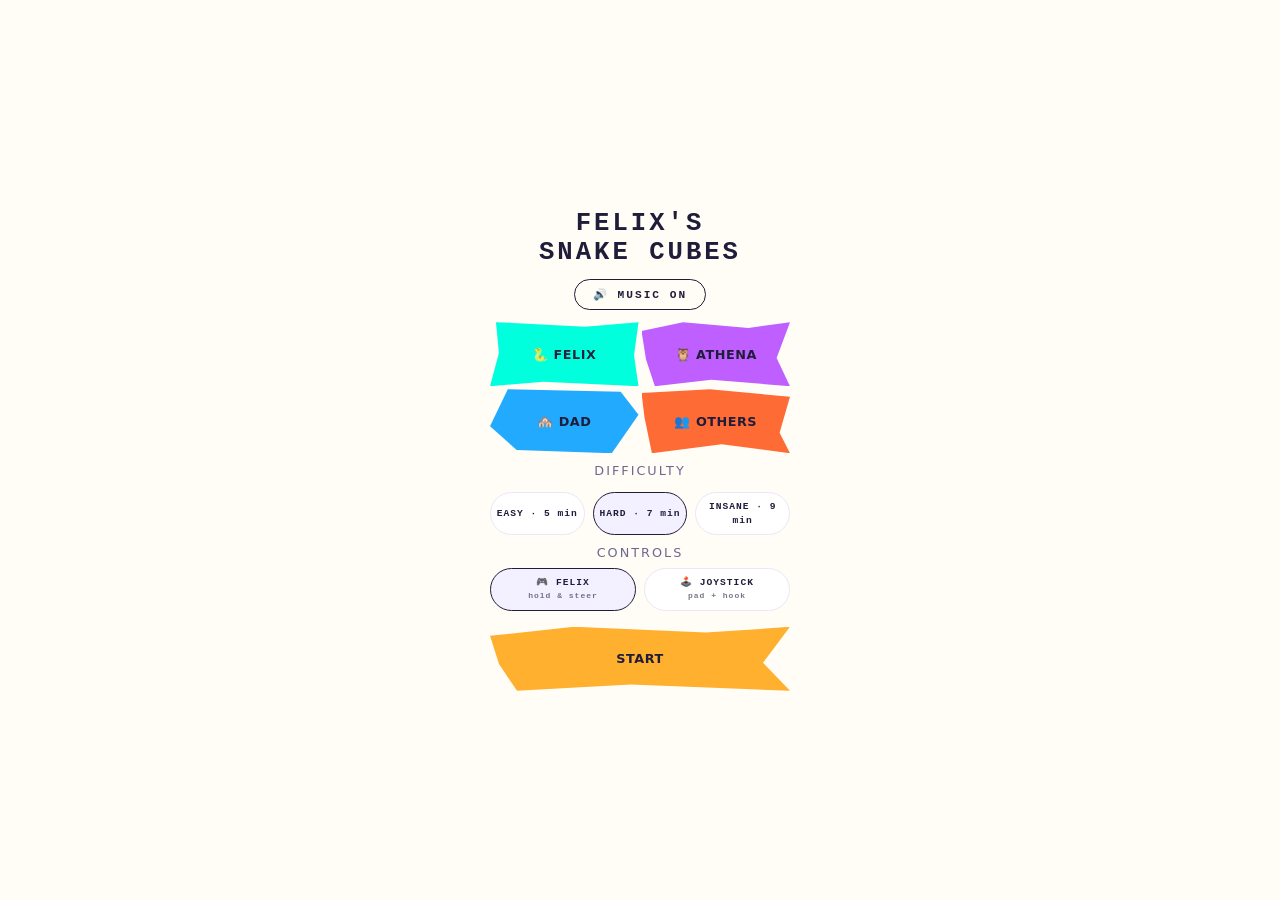
==== commit fdeb63b0: "Main game: load music, add menu and in-game music toggles The main game never loaded js/music.js, so" ====
--- a/index.html
+++ b/index.html
@@ -6,10 +6,10 @@
 <meta name="apple-mobile-web-app-capable" content="yes">
 <meta name="apple-mobile-web-app-status-bar-style" content="black-translucent">
 <meta name="apple-mobile-web-app-title" content="Snake Cubes">
-<title>Felix's Snake Cubes v4.0.0</title>
+<title>Felix's Snake Cubes v4.1.0</title>
 
 <!-- ═══════════════════════════════════════════════════════════════════════
-  FELIX'S SNAKE CUBES — v4.0.0
+  FELIX'S SNAKE CUBES — v4.1.0
   ═══════════════════════════════════════════════════════════════════════
 
   FILE MAP
@@ -217,7 +217,7 @@
 
     panel.innerHTML =
       '<div style="color:#ff3f6c;font-size:1rem;letter-spacing:3px;margin-bottom:6px">⚠  LOAD ERROR</div>' +
-      '<div style="color:#555570;font-size:0.68rem;letter-spacing:2px;margin-bottom:24px">FELIX\'S SNAKE CUBES — v4.0.0</div>' +
+      '<div style="color:#555570;font-size:0.68rem;letter-spacing:2px;margin-bottom:24px">FELIX\'S SNAKE CUBES — v4.1.0</div>' +
 
       '<div style="color:#ffcc00;letter-spacing:1px;margin-bottom:8px">FILE STATUS</div>' +
       '<div style="border-left:2px solid #1a1a2e;padding-left:16px;margin-bottom:24px">' + rows + '</div>' +
@@ -454,6 +454,7 @@
         onerror="window._LOAD.fail('js/multiplayer.js')"></script>
 
 <!-- dev sliders, home button, G init, starts rAF loop (injects DOM) -->
+<script src="js/music.js"></script>
 <script src="js/settings.js"
         onload="window._LOAD.ok('js/settings.js')"
         onerror="window._LOAD.fail('js/settings.js')"></script>
--- a/css/styles.css
+++ b/css/styles.css
@@ -213,6 +213,9 @@
 #joy-tailbullet-btn { border-color:rgba(148, 12, 252, 0.5); }
 #joy-tailbullet-btn.ready { border-color:#ff6b35; box-shadow:0 0 14px rgba(148, 12, 252, 0.5); }
 #joy-boost-btn { border-color:rgba(0,245,196,0.5); }
+#joy-bomb-btn { border-color:rgba(255,51,34,0.6); }
+#joy-bomb-btn.ready { border-color:#ff3322; box-shadow:0 0 14px rgba(255,51,34,0.5); }
+.joy-btn.locked { opacity:0.35; filter:grayscale(1); }
 #joy-boost-btn.ready { border-color:#00f5c4; box-shadow:0 0 14px rgba(0,245,196,0.4); }
 .joy-btn-cd {
   position:absolute; inset:0; border-radius:50%; pointer-events:none;
